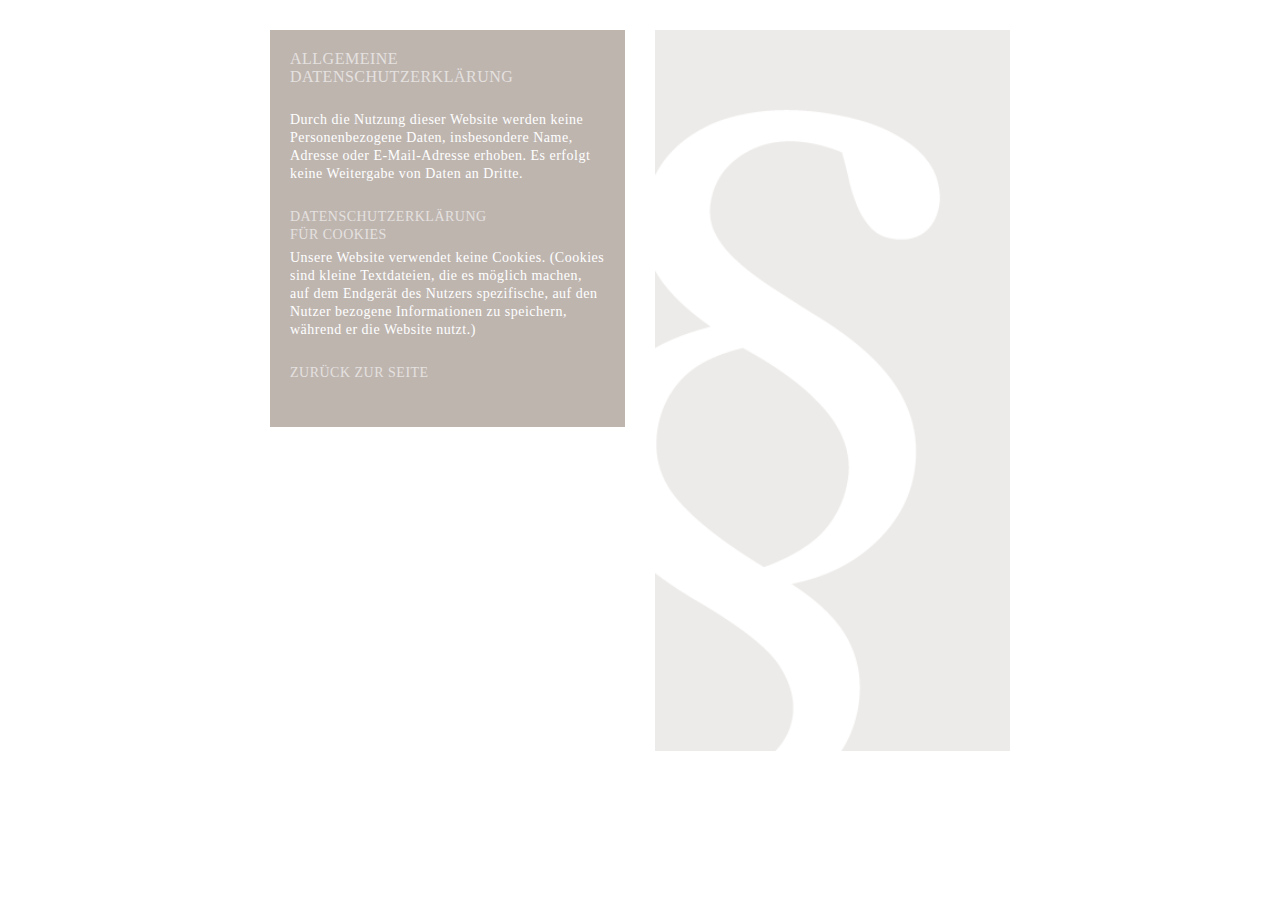
==== datenschutz.html @ 82e9a99a "added datenschutz" ====
<!DOCTYPE html>
<html lang="de-DE">
	<head>
		<link rel="stylesheet" type="text/css" href="css/stylesheet.css"/>
		<link rel="icon" type="image/jpg" href="images/icon.jpg" />
		<title>creationDK - Dagmar Kopp - Würzburg</title>
		<meta name="viewport" content="width=device-width, initial-scale=1" charset="UTF-8"/>
		<meta name="description" content="Impressum"/>
	</head>
	<body>
		<div id="content">
			<div class="box text left" id="Ladenlokal">
				<h1>Allgemeine Datenschutzerkl&auml;rung</h1>

				<p>Durch die Nutzung dieser Website werden <strong>keine</strong> Personenbezogene Daten, insbesondere Name, Adresse oder E-Mail-Adresse erhoben. Es erfolgt keine Weitergabe von Daten an Dritte.</p>

				<h2>Datenschutzerklärung<br />f&uuml;r Cookies</h2>
				<p>Unsere Website verwendet keine Cookies. (Cookies sind kleine Textdateien, die es möglich machen, auf dem Endgerät des Nutzers spezifische, auf den Nutzer bezogene Informationen zu speichern, während er die Website nutzt.)</p>

				<p><a href="index.html">ZURÜCK ZUR SEITE</a></p>
			</div>
			<div class="box image right desktop" id="Recht">
				<img src="images/imprint.png" />
			</div>
		</div>
	</body>
</html>
---- css/stylesheet.css ----
/* RESET CSS */

html, body, div, span, applet, object, iframe,
h1, h2, h3, h4, h5, h6, p, blockquote, pre,
a, abbr, acronym, address, big, cite, code,
del, dfn, em, img, ins, kbd, q, s, samp,
small, strike, strong, sub, sup, tt, var,
b, u, i, center,
dl, dt, dd, ol, ul, li,
fieldset, form, label, legend,
table, caption, tbody, tfoot, thead, tr, th, td,
article, aside, canvas, details, embed, 
figure, figcaption, footer, header, hgroup, 
menu, nav, output, ruby, section, summary,
time, mark, audio, video {
	box-sizing:border-box;
	margin: 0;
	padding: 0;
	border: 0;
	font-size: 100%;
	font: inherit;
	vertical-align: baseline;
	text-decoration: none;
	text-align:left;
	font-family: Georgia, Palatino, Palatino Linotype, Times, Times New Roman, serif;
	letter-spacing: 0.5px;
	line-height: 18px;
    font-size: 14px;
    color:#fff;
    overflow:visible;
    position:relative;
    transform: scale(1);
    -webkit-font-smoothing: antialiased;
}
/* HTML5 display-role reset for older browsers */
article, aside, details, figcaption, figure, 
footer, header, hgroup, menu, nav, section {
	display: block;
}
body {
	line-height: 1;
}
ol, ul {
	list-style: none;
}

.text a, h1, h2 {
	opacity: 0.6;
}

blockquote, q {
	quotes: none;
}

blockquote:before, blockquote:after,
q:before, q:after {
	content: '';
	content: none;
}

table {
	border-collapse: collapse;
	border-spacing: 0;
}

/* WEBSITE ELEMENTS */

h1{
	font-size: 16px;
	text-transform: uppercase;
	padding-bottom: 25px;
}

h2{
	text-transform: uppercase;
	padding-bottom: 5px;
}

p{	
	padding-bottom: 25px;
}

img{
	width:100%;
	height:auto;
}

li{
	list-style-image: url(../images/stern.png);
	margin-left: 16px;
	padding-bottom: 8px;
}

#content {
	width:100%;
	max-width: 800px;
	margin-left: auto;
	margin-right: auto;
	padding-left: 30px;
	padding-top: 30px;
}

#Logo img{
	padding: 40px;
}

.box {
	width: calc(50% - 30px);
	margin-right:30px;
	margin-bottom:30px;
}

.text {
	background-color: #BEB5AF;
    padding: 20px;
}

.left {
	float: left;
	margin-top: 0px;

}

.right {
	float: right;
	margin-top: 0px;
}

.mySlides{
	transition: opacity 3s;
	opacity: 0;
	position: absolute;
	top: 0px;
	left: 0px;
}

/* MARKEN-Overlay */
.hover{
	position:absolute; 
    top: 0px; 
    left: 0px; 
    width: 100%;
    height: 100%;
    background-color: rgba(255,255,255,1);
    transition: opacity 1s;
	opacity: 0;
}

.hover li, .hover li b, .hover li a {
	margin-left: 0px;
 	list-style:none;
 	color: #BEB5AF;
	opacity: 1;
}

.hover li b {
	margin-left: 0px;
 	list-style:none;
 	color: #BEB5AF;
 	font-weight: bold;
	opacity: 1;
}

#Konzepte:hover div.hover{
	opacity: 1;
}

#Ladenlokal:hover div.hover{
	opacity: 1;
}


/* LAGEPLAN */
#Lageplan {
	overflow:hidden;
}

#Lageplan img{
	transition: transform 1s;
	transform: scale(1);
}

#Lageplan:hover img{
	transform: scale(1.05);
}


/* RESPONSIVE */
.desktop{
	display:inline;
}

.mobile{
	display:none;
}

@media screen and (max-width: 600px) {
	.desktop{
		display:none;
	}

	.mobile{
		display:inline;
	}

	.box {
		width: calc(100% - 30px);
		height:100%;
	}
}
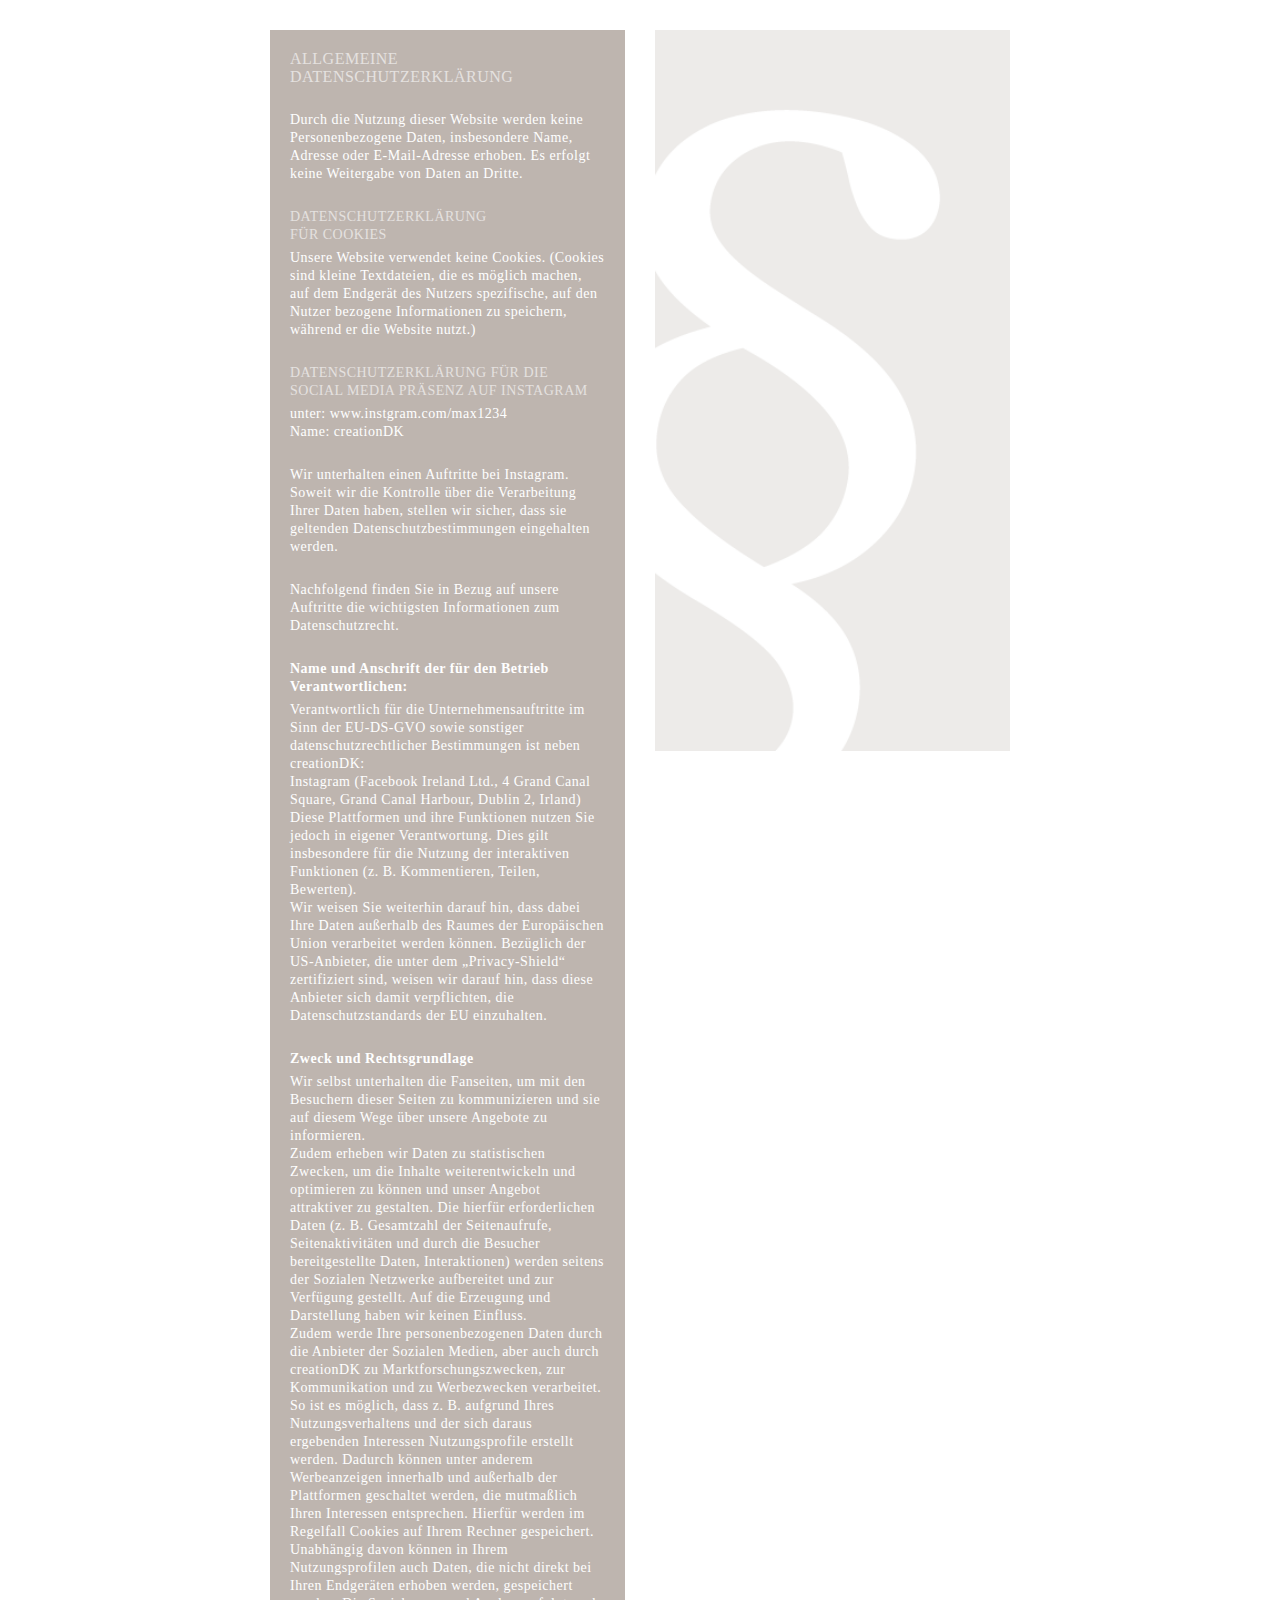
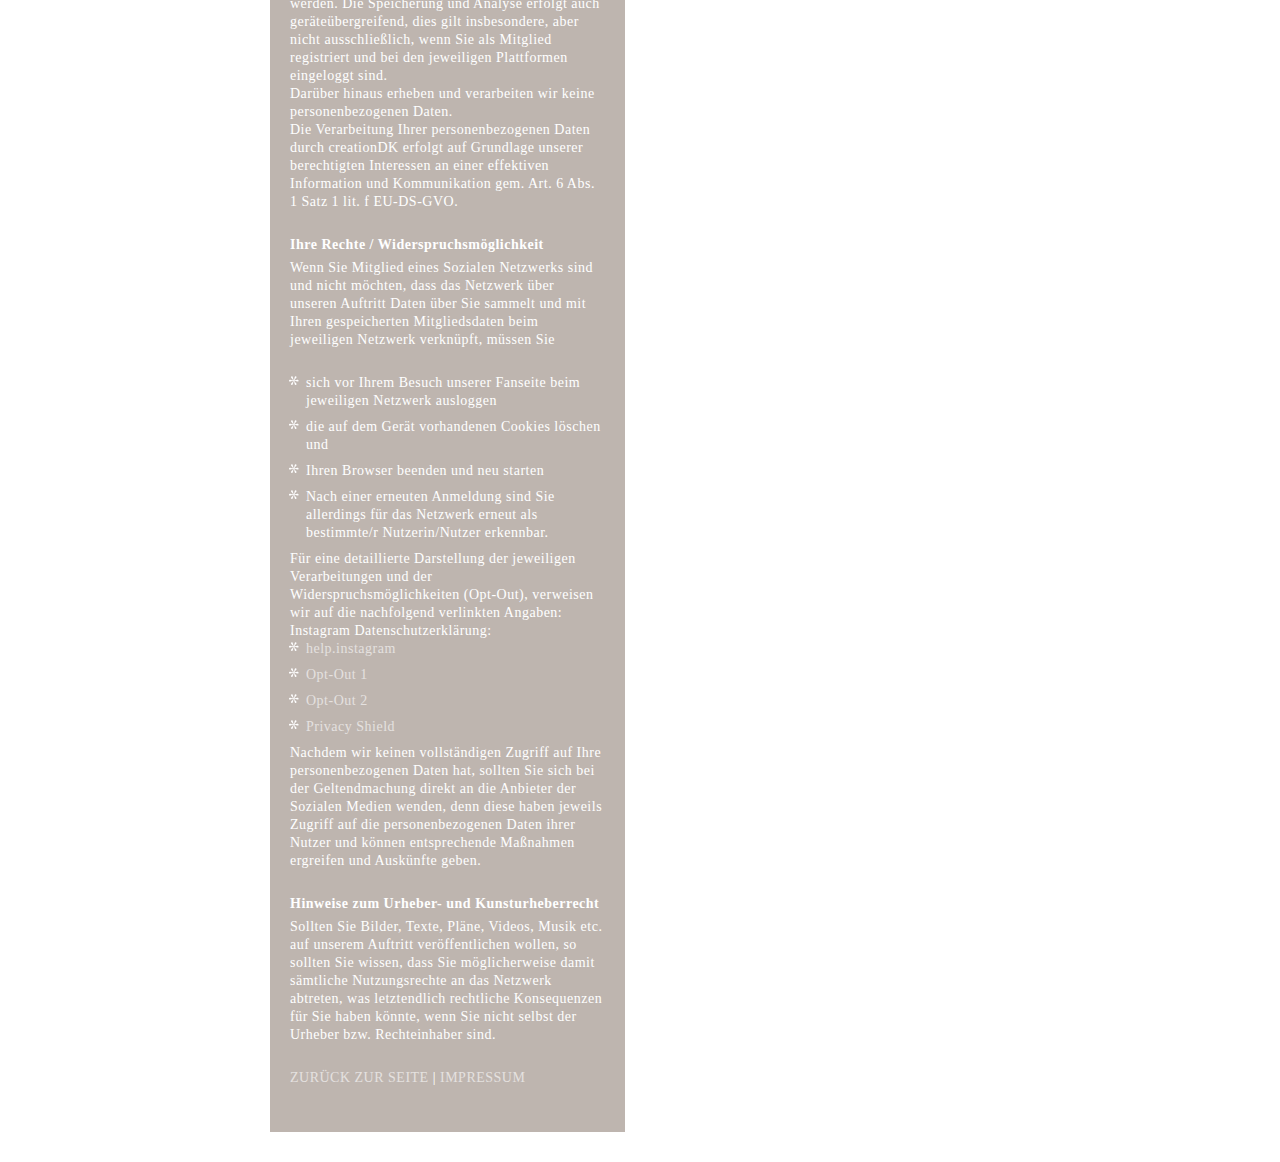
==== commit 00adc95e: "Datenschutzerklärung instagram, neue Bilder" ====
--- a/datenschutz.html
+++ b/datenschutz.html
@@ -17,7 +17,42 @@
 				<h2>Datenschutzerklärung<br />f&uuml;r Cookies</h2>
 				<p>Unsere Website verwendet keine Cookies. (Cookies sind kleine Textdateien, die es möglich machen, auf dem Endgerät des Nutzers spezifische, auf den Nutzer bezogene Informationen zu speichern, während er die Website nutzt.)</p>
 
-				<p><a href="index.html">ZURÜCK ZUR SEITE</a></p>
+				<h2 id="instagram">Datenschutzerkl&auml;rung für die Social Media Präsenz auf Instagram</h2>
+				<p>unter: www.instgram.com/max1234<br />
+				Name: creationDK</p>
+				<p>Wir unterhalten einen Auftritte bei Instagram. Soweit wir die Kontrolle über die Verarbeitung Ihrer Daten haben, stellen wir sicher, dass sie geltenden Datenschutzbestimmungen eingehalten werden.</p>
+				<p>Nachfolgend finden Sie in Bezug auf unsere Auftritte die wichtigsten Informationen zum Datenschutzrecht.</p>
+				<h3>Name und Anschrift der für den Betrieb Verantwortlichen:</h3>
+				<p>Verantwortlich für die Unternehmensauftritte im Sinn der EU-DS-GVO sowie sonstiger datenschutzrechtlicher Bestimmungen ist neben creationDK: <br />
+				Instagram (Facebook Ireland Ltd., 4 Grand Canal Square, Grand Canal Harbour, Dublin 2, Irland)<br />
+				Diese Plattformen und ihre Funktionen nutzen Sie jedoch in eigener Verantwortung. Dies gilt insbesondere für die Nutzung der interaktiven Funktionen (z. B. Kommentieren, Teilen, Bewerten).<br />
+				Wir weisen Sie weiterhin darauf hin, dass dabei Ihre Daten außerhalb des Raumes der Europäischen Union verarbeitet werden können. Bezüglich der US-Anbieter, die unter dem „Privacy-Shield“ zertifiziert sind, weisen wir darauf hin, dass diese Anbieter sich damit verpflichten, die Datenschutzstandards der EU einzuhalten.</p>
+				<h3>Zweck und Rechtsgrundlage</h3>
+				<p>Wir selbst unterhalten die Fanseiten, um mit den Besuchern dieser Seiten zu kommunizieren und sie auf diesem Wege über unsere Angebote zu informieren.<br />
+				Zudem erheben wir Daten zu statistischen Zwecken, um die Inhalte weiterentwickeln und optimieren zu können und unser Angebot attraktiver zu gestalten. Die hierfür erforderlichen Daten (z. B. Gesamtzahl der Seitenaufrufe, Seitenaktivitäten und durch die Besucher bereitgestellte Daten, Interaktionen) werden seitens der Sozialen Netzwerke aufbereitet und zur Verfügung gestellt. Auf die Erzeugung und Darstellung haben wir keinen Einfluss.<br />
+				Zudem werde Ihre personenbezogenen Daten durch die Anbieter der Sozialen Medien, aber auch durch creationDK zu Marktforschungszwecken, zur Kommunikation und zu Werbezwecken verarbeitet. So ist es möglich, dass z. B. aufgrund Ihres Nutzungsverhaltens und der sich daraus ergebenden Interessen Nutzungsprofile erstellt werden. Dadurch können unter anderem Werbeanzeigen innerhalb und außerhalb der Plattformen geschaltet werden, die mutmaßlich Ihren Interessen entsprechen. Hierfür werden im Regelfall Cookies auf Ihrem Rechner gespeichert. Unabhängig davon können in Ihrem Nutzungsprofilen auch Daten, die nicht direkt bei Ihren Endgeräten erhoben werden, gespeichert werden. Die Speicherung und Analyse erfolgt auch geräteübergreifend, dies gilt insbesondere, aber nicht ausschließlich, wenn Sie als Mitglied registriert und bei den jeweiligen Plattformen eingeloggt sind.<br />
+				Darüber hinaus erheben und verarbeiten wir keine personenbezogenen Daten.<br />
+				Die Verarbeitung Ihrer personenbezogenen Daten durch creationDK erfolgt auf Grundlage unserer berechtigten Interessen an einer effektiven Information und Kommunikation gem. Art. 6 Abs. 1 Satz 1 lit. f EU-DS-GVO.</p>
+				<h3>Ihre Rechte / Widerspruchsmöglichkeit</h3>
+				<p>Wenn Sie Mitglied eines Sozialen Netzwerks sind und nicht möchten, dass das Netzwerk über unseren Auftritt Daten über Sie sammelt und mit Ihren gespeicherten Mitgliedsdaten beim jeweiligen Netzwerk verknüpft, müssen Sie
+				<ul>
+					<li>sich vor Ihrem Besuch unserer Fanseite beim jeweiligen Netzwerk ausloggen</li>
+					<li>die auf dem Gerät vorhandenen Cookies löschen und</li>
+					<li>Ihren Browser beenden und neu starten</li>
+					<li>Nach einer erneuten Anmeldung sind Sie allerdings für das Netzwerk erneut als bestimmte/r Nutzerin/Nutzer erkennbar.</li>
+				</ul>
+				Für eine detaillierte Darstellung der jeweiligen Verarbeitungen und der Widerspruchsmöglichkeiten (Opt-Out), verweisen wir auf die nachfolgend verlinkten Angaben:<br />
+				Instagram Datenschutzerklärung:
+				<ul>
+					<li><a href="https://help.instagram.com/519522125107875">help.instagram</a></li>
+					<li><a href="http://www.networkadvertising.org/managing/opt_out.asp">Opt-Out 1</a></li>
+					<li><a href="http://www.youronlinechoices.com">Opt-Out 2</a></li>
+					<li><a href="https://www.privacyshield.gov/participant?id=a2zt0000000GnywAAC&status=Active">Privacy Shield</a></li>
+				</ul>
+				<p>Nachdem wir keinen vollständigen Zugriff auf Ihre personenbezogenen Daten hat, sollten Sie sich bei der Geltendmachung direkt an die Anbieter der Sozialen Medien wenden, denn diese haben jeweils Zugriff auf die personenbezogenen Daten ihrer Nutzer und können entsprechende Maßnahmen ergreifen und Auskünfte geben.</p>
+				<h3>Hinweise zum Urheber- und Kunsturheberrecht</h3>
+				<p>Sollten Sie Bilder, Texte, Pläne, Videos, Musik etc. auf unserem Auftritt veröffentlichen wollen, so sollten Sie wissen, dass Sie möglicherweise damit sämtliche Nutzungsrechte an das Netzwerk abtreten, was letztendlich rechtliche Konsequenzen für Sie haben könnte, wenn Sie nicht selbst der Urheber bzw. Rechteinhaber sind.</p>
+				<p><a href="index.html">ZURÜCK ZUR SEITE</a> | <a href="impressum.html">IMPRESSUM</a></p>
 			</div>
 			<div class="box image right desktop" id="Recht">
 				<img src="images/imprint.png" />
--- a/css/stylesheet.css
+++ b/css/stylesheet.css
@@ -75,6 +75,11 @@
 	text-transform: uppercase;
 	padding-bottom: 5px;
 }
+h3{
+	/*text-transform: uppercase;*/
+	padding-bottom: 5px;
+	font-weight: bold;
+}
 
 p{	
 	padding-bottom: 25px;
